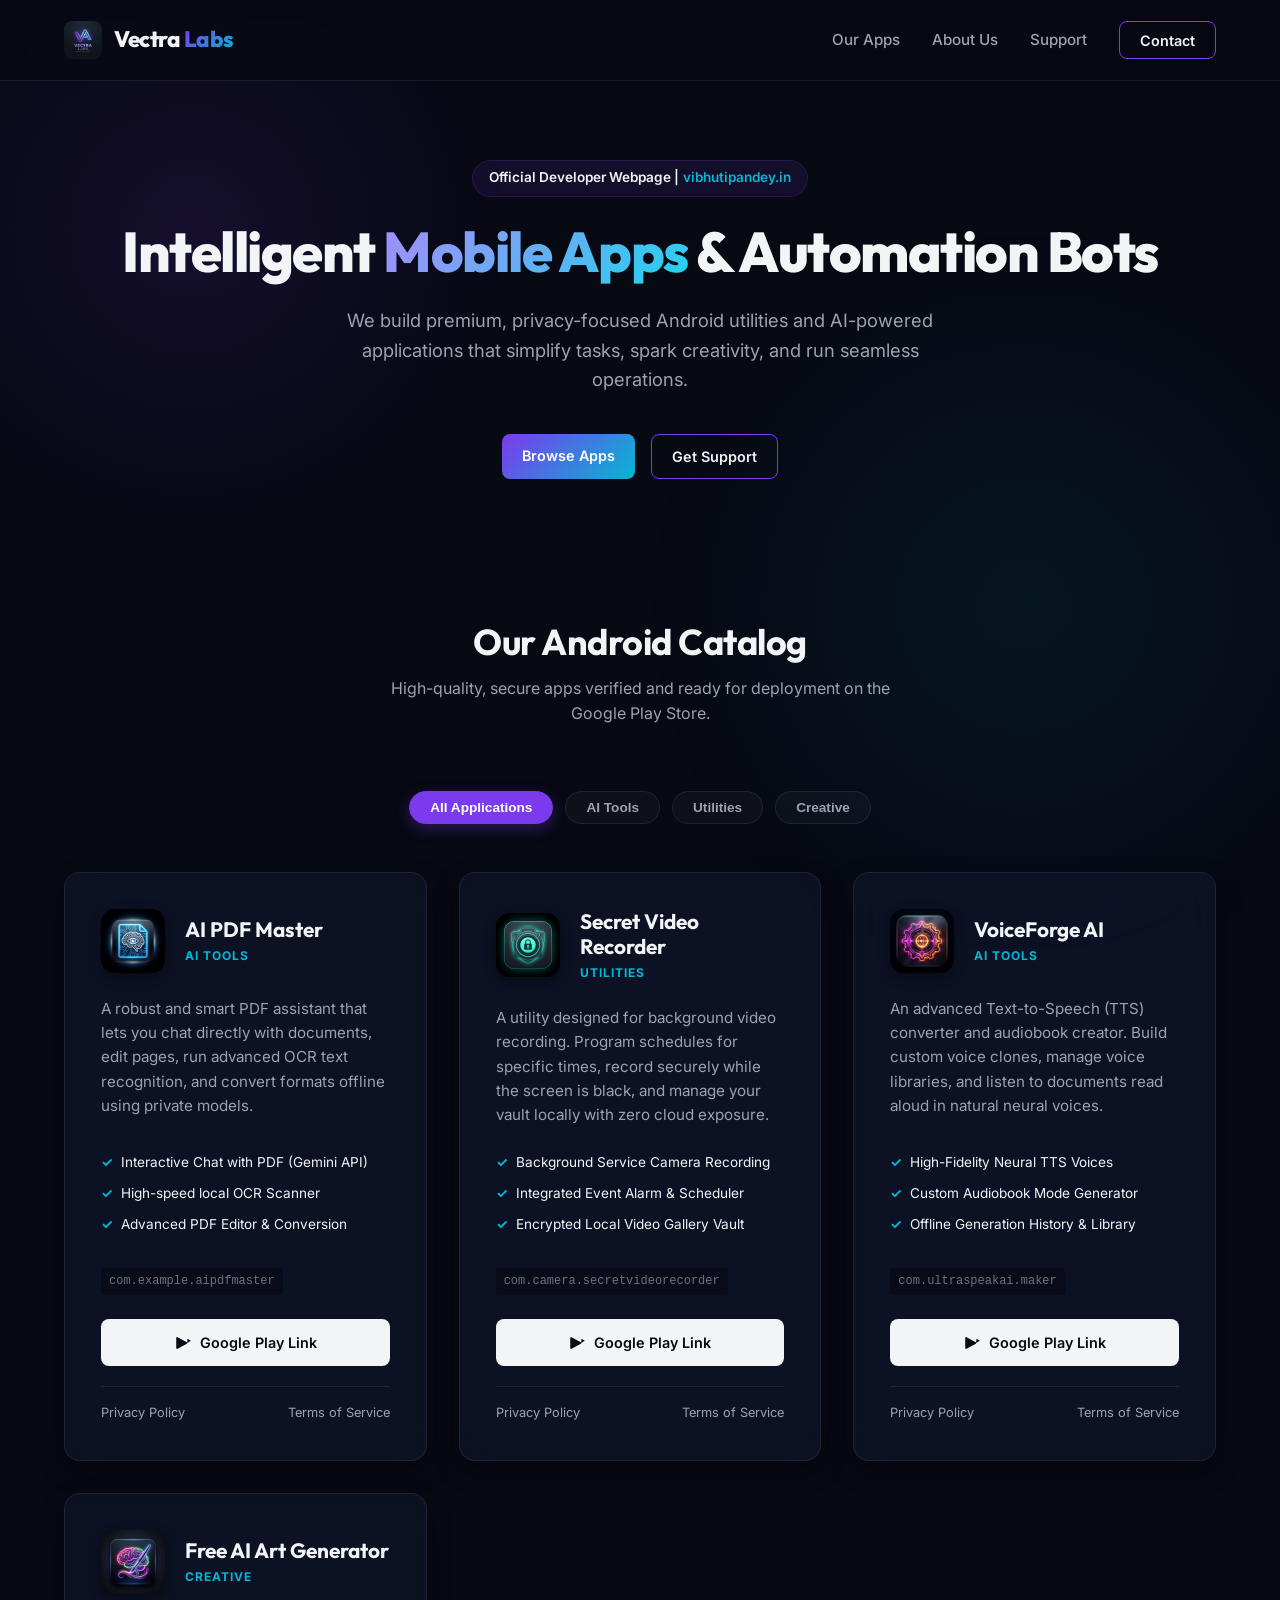
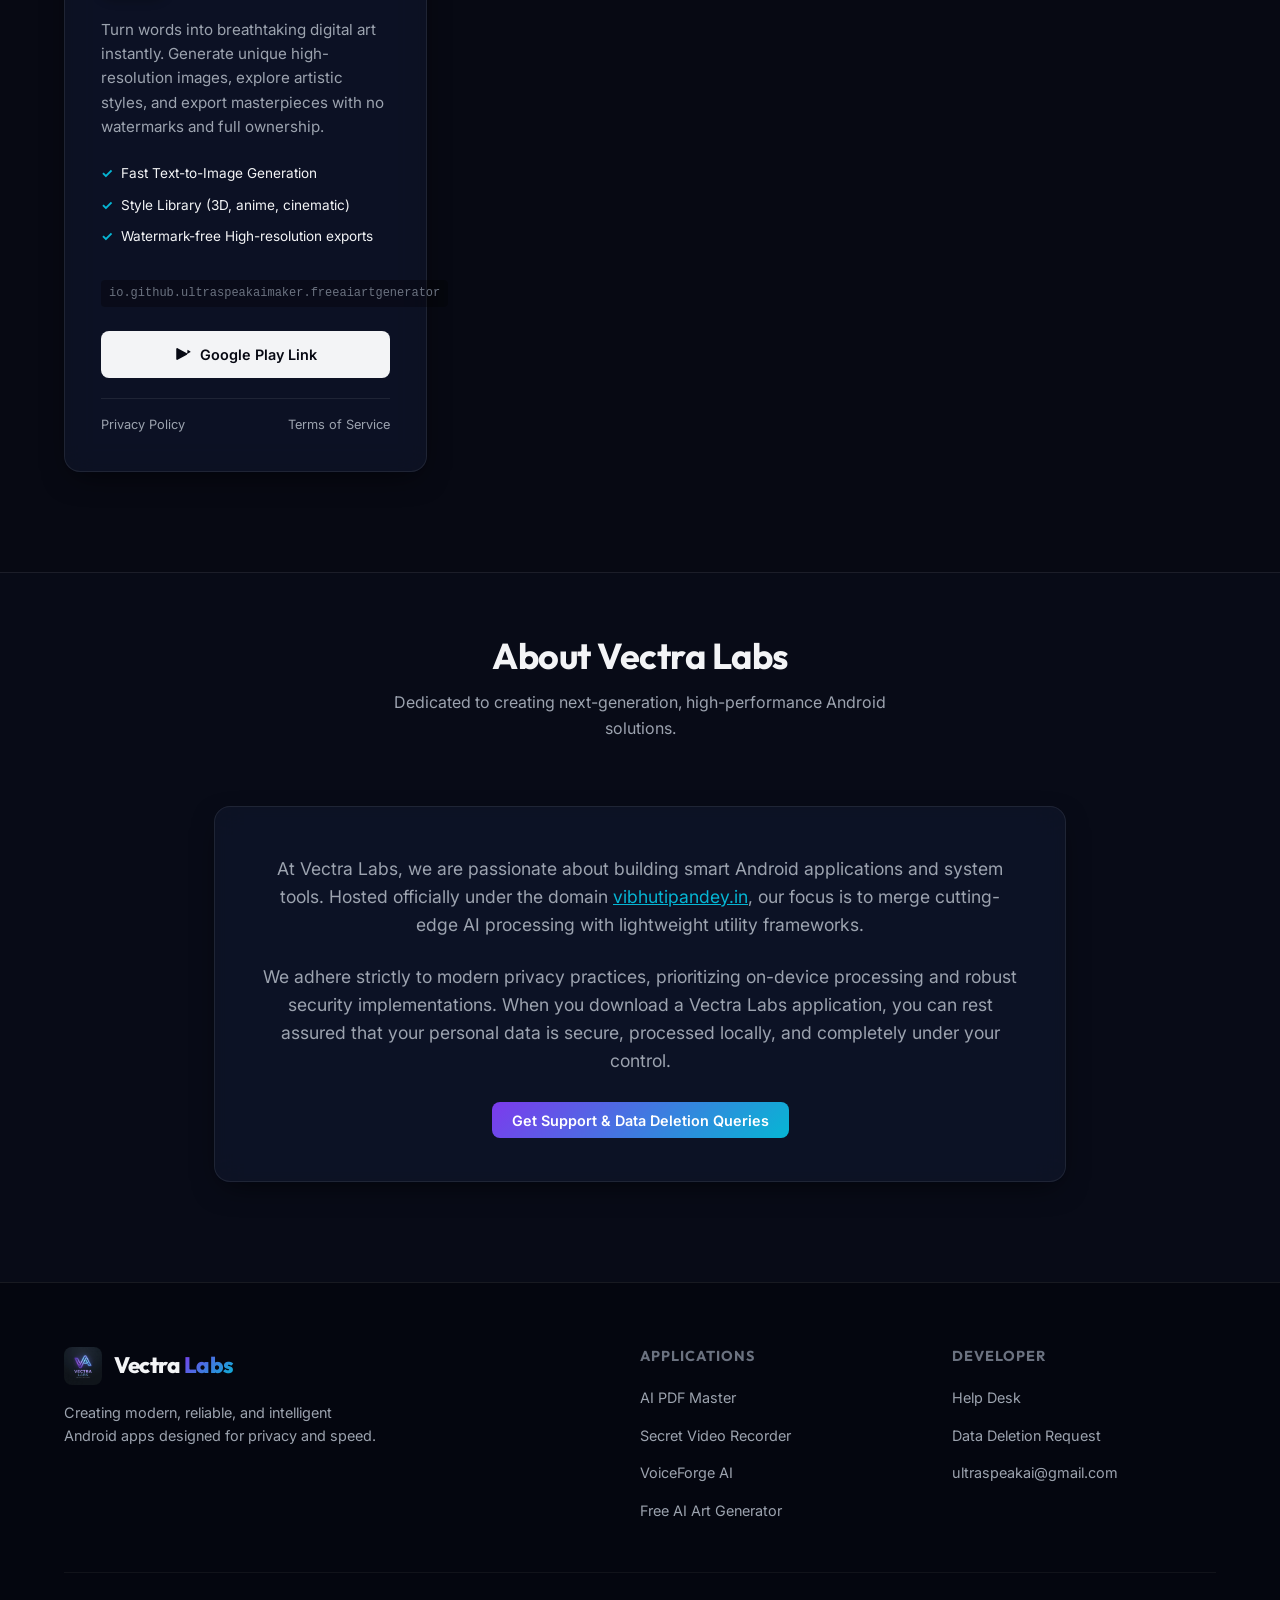
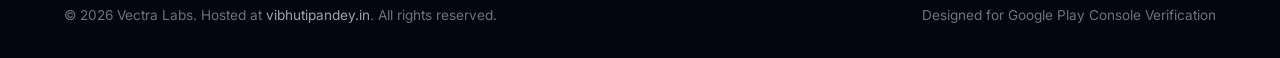
==== index.html @ c5976eaf "Initial commit of developer webpage" ====
<!DOCTYPE html>
<html lang="en">
<head>
  <meta charset="UTF-8">
  <meta name="viewport" content="width=device-width, initial-scale=1.0">
  <title>Vectra Labs | Android Apps & Bots Developer</title>
  <meta name="description" content="Official website of Vectra Labs, developers of advanced Android applications, utilities, and AI-powered mobile bots.">
  
  <!-- CSS Stylesheet -->
  <link rel="stylesheet" href="css/style.css">
  
  <!-- Open Graph Meta Tags (SEO) -->
  <meta property="og:title" content="Vectra Labs | Android Apps & Bots">
  <meta property="og:description" content="Discover advanced utilities and next-generation AI tools built for Android by Vectra Labs.">
  <meta property="og:image" content="assets/logo.png">
  <meta property="og:url" content="https://vibhutipandey.in">
  
  <!-- Favicon -->
  <link rel="icon" type="image/png" href="assets/logo.png">
</head>
<body>

  <!-- Navigation Header -->
  <header class="header">
    <div class="container header-container">
      <a href="index.html" class="logo-link">
        <img src="assets/logo.png" alt="Vectra Labs Logo" class="logo-img">
        <div class="logo-text">Vectra <span>Labs</span></div>
      </a>
      
      <button class="menu-toggle" id="menuToggle" aria-label="Toggle Navigation Menu">☰</button>
      
      <ul class="nav-menu" id="navMenu">
        <li><a href="index.html#apps" class="nav-link">Our Apps</a></li>
        <li><a href="index.html#about" class="nav-link">About Us</a></li>
        <li><a href="contact.html" class="nav-link">Support</a></li>
        <li><a href="contact.html" class="cta-button cta-outline">Contact</a></li>
      </ul>
    </div>
  </header>

  <!-- Hero Section -->
  <section class="hero">
    <div class="container">
      <div class="badge">Official Developer Webpage | <span>vibhutipandey.in</span></div>
      <h1 class="hero-title">Intelligent <span>Mobile Apps</span> & Automation Bots</h1>
      <p class="hero-description">We build premium, privacy-focused Android utilities and AI-powered applications that simplify tasks, spark creativity, and run seamless operations.</p>
      <div class="hero-actions">
        <a href="#apps" class="cta-button cta-solid">Browse Apps</a>
        <a href="contact.html" class="cta-button cta-outline">Get Support</a>
      </div>
    </div>
  </section>

  <!-- Apps Catalog Section -->
  <section class="catalog-section" id="apps">
    <div class="container">
      <div class="section-header">
        <h2 class="section-title">Our Android Catalog</h2>
        <p class="section-subtitle">High-quality, secure apps verified and ready for deployment on the Google Play Store.</p>
      </div>

      <!-- Filter Tabs -->
      <div class="filter-container">
        <button class="filter-btn active" data-filter="all">All Applications</button>
        <button class="filter-btn" data-filter="ai">AI Tools</button>
        <button class="filter-btn" data-filter="utilities">Utilities</button>
        <button class="filter-btn" data-filter="creative">Creative</button>
      </div>

      <!-- Apps Grid -->
      <div class="app-grid" id="appGrid">
        
        <!-- App 1: AI PDF Master -->
        <article class="app-card glass glass-interactive" data-category="ai">
          <div class="app-card-header">
            <img src="assets/ai-pdf-master.png" alt="AI PDF Master Icon" class="app-icon">
            <div class="app-meta">
              <h3 class="app-name">AI PDF Master</h3>
              <span class="app-category">AI Tools</span>
            </div>
          </div>
          <p class="app-description">A robust and smart PDF assistant that lets you chat directly with documents, edit pages, run advanced OCR text recognition, and convert formats offline using private models.</p>
          <ul class="app-features-list">
            <li>Interactive Chat with PDF (Gemini API)</li>
            <li>High-speed local OCR Scanner</li>
            <li>Advanced PDF Editor & Conversion</li>
          </ul>
          <span class="app-package">com.example.aipdfmaster</span>
          <div class="app-actions">
            <a href="https://play.google.com/store/apps/details?id=com.example.aipdfmaster" target="_blank" rel="noopener noreferrer" class="playstore-btn">
              <svg viewBox="0 0 24 24" fill="currentColor">
                <path d="M3 5.277V18.72c0 .907.98 1.48 1.77 1.04l12.38-6.72c.76-.41.76-1.5 0-1.91L4.77 4.23c-.79-.44-1.77.13-1.77 1.047zM17.5 12l4.02-2.18c.64-.35.64-1.28 0-1.63L18 6.28l-.5 5.72z" />
              </svg>
              Google Play Link
            </a>
            <div class="legal-links">
              <a href="privacy/ai-pdf-master.html">Privacy Policy</a>
              <a href="terms/ai-pdf-master.html">Terms of Service</a>
            </div>
          </div>
        </article>

        <!-- App 2: Secret Video Recorder -->
        <article class="app-card glass glass-interactive" data-category="utilities">
          <div class="app-card-header">
            <img src="assets/secret-video-recorder.png" alt="Secret Video Recorder Icon" class="app-icon">
            <div class="app-meta">
              <h3 class="app-name">Secret Video Recorder</h3>
              <span class="app-category">Utilities</span>
            </div>
          </div>
          <p class="app-description">A utility designed for background video recording. Program schedules for specific times, record securely while the screen is black, and manage your vault locally with zero cloud exposure.</p>
          <ul class="app-features-list">
            <li>Background Service Camera Recording</li>
            <li>Integrated Event Alarm & Scheduler</li>
            <li>Encrypted Local Video Gallery Vault</li>
          </ul>
          <span class="app-package">com.camera.secretvideorecorder</span>
          <div class="app-actions">
            <a href="https://play.google.com/store/apps/details?id=com.camera.secretvideorecorder" target="_blank" rel="noopener noreferrer" class="playstore-btn">
              <svg viewBox="0 0 24 24" fill="currentColor">
                <path d="M3 5.277V18.72c0 .907.98 1.48 1.77 1.04l12.38-6.72c.76-.41.76-1.5 0-1.91L4.77 4.23c-.79-.44-1.77.13-1.77 1.047zM17.5 12l4.02-2.18c.64-.35.64-1.28 0-1.63L18 6.28l-.5 5.72z" />
              </svg>
              Google Play Link
            </a>
            <div class="legal-links">
              <a href="privacy/secret-video-recorder.html">Privacy Policy</a>
              <a href="terms/secret-video-recorder.html">Terms of Service</a>
            </div>
          </div>
        </article>

        <!-- App 3: VoiceForge AI -->
        <article class="app-card glass glass-interactive" data-category="ai">
          <div class="app-card-header">
            <img src="assets/voiceforge-ai.png" alt="VoiceForge AI Icon" class="app-icon">
            <div class="app-meta">
              <h3 class="app-name">VoiceForge AI</h3>
              <span class="app-category">AI Tools</span>
            </div>
          </div>
          <p class="app-description">An advanced Text-to-Speech (TTS) converter and audiobook creator. Build custom voice clones, manage voice libraries, and listen to documents read aloud in natural neural voices.</p>
          <ul class="app-features-list">
            <li>High-Fidelity Neural TTS Voices</li>
            <li>Custom Audiobook Mode Generator</li>
            <li>Offline Generation History & Library</li>
          </ul>
          <span class="app-package">com.ultraspeakai.maker</span>
          <div class="app-actions">
            <a href="https://play.google.com/store/apps/details?id=com.ultraspeakai.maker" target="_blank" rel="noopener noreferrer" class="playstore-btn">
              <svg viewBox="0 0 24 24" fill="currentColor">
                <path d="M3 5.277V18.72c0 .907.98 1.48 1.77 1.04l12.38-6.72c.76-.41.76-1.5 0-1.91L4.77 4.23c-.79-.44-1.77.13-1.77 1.047zM17.5 12l4.02-2.18c.64-.35.64-1.28 0-1.63L18 6.28l-.5 5.72z" />
              </svg>
              Google Play Link
            </a>
            <div class="legal-links">
              <a href="privacy/voiceforge-ai.html">Privacy Policy</a>
              <a href="terms/voiceforge-ai.html">Terms of Service</a>
            </div>
          </div>
        </article>

        <!-- App 4: Free AI Art Generator -->
        <article class="app-card glass glass-interactive" data-category="creative">
          <div class="app-card-header">
            <img src="assets/free-ai-art-generator.png" alt="Free AI Art Generator Icon" class="app-icon">
            <div class="app-meta">
              <h3 class="app-name">Free AI Art Generator</h3>
              <span class="app-category">Creative</span>
            </div>
          </div>
          <p class="app-description">Turn words into breathtaking digital art instantly. Generate unique high-resolution images, explore artistic styles, and export masterpieces with no watermarks and full ownership.</p>
          <ul class="app-features-list">
            <li>Fast Text-to-Image Generation</li>
            <li>Style Library (3D, anime, cinematic)</li>
            <li>Watermark-free High-resolution exports</li>
          </ul>
          <span class="app-package">io.github.ultraspeakaimaker.freeaiartgenerator</span>
          <div class="app-actions">
            <a href="https://play.google.com/store/apps/details?id=io.github.ultraspeakaimaker.freeaiartgenerator" target="_blank" rel="noopener noreferrer" class="playstore-btn">
              <svg viewBox="0 0 24 24" fill="currentColor">
                <path d="M3 5.277V18.72c0 .907.98 1.48 1.77 1.04l12.38-6.72c.76-.41.76-1.5 0-1.91L4.77 4.23c-.79-.44-1.77.13-1.77 1.047zM17.5 12l4.02-2.18c.64-.35.64-1.28 0-1.63L18 6.28l-.5 5.72z" />
              </svg>
              Google Play Link
            </a>
            <div class="legal-links">
              <a href="privacy/free-ai-art-generator.html">Privacy Policy</a>
              <a href="terms/free-ai-art-generator.html">Terms of Service</a>
            </div>
          </div>
        </article>

      </div>
    </div>
  </section>

  <!-- About Us Section -->
  <section class="catalog-section" id="about" style="border-top: 1px solid var(--border-color); background: rgba(17, 22, 40, 0.2);">
    <div class="container" style="max-width: 900px;">
      <div class="section-header">
        <h2 class="section-title">About Vectra Labs</h2>
        <p class="section-subtitle">Dedicated to creating next-generation, high-performance Android solutions.</p>
      </div>
      <div class="glass" style="padding: 3rem; border-radius: 16px; text-align: center;">
        <p style="font-size: 1.1rem; color: var(--text-secondary); margin-bottom: 1.5rem;">
          At Vectra Labs, we are passionate about building smart Android applications and system tools. Hosted officially under the domain <a href="https://vibhutipandey.in" style="color: var(--secondary); text-decoration: underline;">vibhutipandey.in</a>, our focus is to merge cutting-edge AI processing with lightweight utility frameworks.
        </p>
        <p style="font-size: 1.1rem; color: var(--text-secondary); margin-bottom: 2rem;">
          We adhere strictly to modern privacy practices, prioritizing on-device processing and robust security implementations. When you download a Vectra Labs application, you can rest assured that your personal data is secure, processed locally, and completely under your control.
        </p>
        <a href="contact.html" class="cta-button cta-solid">Get Support & Data Deletion Queries</a>
      </div>
    </div>
  </section>

  <!-- Footer -->
  <footer class="footer">
    <div class="container">
      <div class="footer-grid">
        <div class="footer-brand">
          <a href="index.html" class="logo-link">
            <img src="assets/logo.png" alt="Vectra Labs Logo" class="logo-img">
            <div class="logo-text">Vectra <span>Labs</span></div>
          </a>
          <p class="footer-desc">Creating modern, reliable, and intelligent Android apps designed for privacy and speed.</p>
        </div>
        <div>
          <h4 class="footer-nav-title">Applications</h4>
          <ul class="footer-links">
            <li><a href="index.html#apps" class="footer-link">AI PDF Master</a></li>
            <li><a href="index.html#apps" class="footer-link">Secret Video Recorder</a></li>
            <li><a href="index.html#apps" class="footer-link">VoiceForge AI</a></li>
            <li><a href="index.html#apps" class="footer-link">Free AI Art Generator</a></li>
          </ul>
        </div>
        <div>
          <h4 class="footer-nav-title">Developer</h4>
          <ul class="footer-links">
            <li><a href="contact.html" class="footer-link">Help Desk</a></li>
            <li><a href="contact.html#deletion" class="footer-link">Data Deletion Request</a></li>
            <li><a href="mailto:ultraspeakai@gmail.com" class="footer-link">ultraspeakai@gmail.com</a></li>
          </ul>
        </div>
      </div>
      <div class="footer-bottom">
        <div class="footer-copyright">&copy; 2026 Vectra Labs. Hosted at <a href="https://vibhutipandey.in">vibhutipandey.in</a>. All rights reserved.</div>
        <div class="footer-legal">Designed for Google Play Console Verification</div>
      </div>
    </div>
  </footer>

  <!-- JS Logic -->
  <script src="js/main.js"></script>
</body>
</html>
---- css/style.css ----
/* ==========================================================================
   DEVELOPER WEBPAGE STYLESHEET - VECTRA LABS (vibhutipandey.in)
   ========================================================================== */

/* Custom Typography Import */
@import url('https://fonts.googleapis.com/css2?family=Inter:wght@300;400;500;600;700&family=Outfit:wght@400;500;600;700;800&display=swap');

/* CSS Custom Properties (Design System Tokens) */
:root {
  /* Color Palette */
  --bg-main: #070913;
  --bg-surface: rgba(17, 22, 40, 0.7);
  --bg-surface-hover: rgba(26, 33, 58, 0.8);
  --border-color: rgba(255, 255, 255, 0.08);
  --border-color-hover: rgba(255, 255, 255, 0.15);
  
  --primary: #7c3aed; /* Violet */
  --primary-glow: rgba(124, 58, 237, 0.4);
  --secondary: #06b6d4; /* Cyan */
  --secondary-glow: rgba(6, 182, 212, 0.4);
  
  --text-primary: #f3f4f6;
  --text-secondary: #9ca3af;
  --text-muted: #6b7280;
  
  --success: #10b981;
  --error: #ef4444;
  
  /* Fonts */
  --font-heading: 'Outfit', 'Inter', system-ui, sans-serif;
  --font-body: 'Inter', system-ui, sans-serif;
  
  /* Transitions */
  --transition-fast: 0.2s cubic-bezier(0.4, 0, 0.2, 1);
  --transition-normal: 0.3s cubic-bezier(0.4, 0, 0.2, 1);
  
  /* Shadows */
  --shadow-card: 0 10px 30px -10px rgba(0, 0, 0, 0.7);
  --shadow-glow: 0 0 30px 0px var(--primary-glow);
}

/* ==========================================================================
   Base Styles & Reset
   ========================================================================== */
*, *::before, *::after {
  box-sizing: border-box;
  margin: 0;
  padding: 0;
}

html {
  scroll-behavior: smooth;
  font-size: 16px;
}

body {
  background-color: var(--bg-main);
  color: var(--text-primary);
  font-family: var(--font-body);
  line-height: 1.6;
  overflow-x: hidden;
  -webkit-font-smoothing: antialiased;
  -moz-osx-font-smoothing: grayscale;
}

/* Ambient Radial Glow Backdrops */
body::before {
  content: '';
  position: fixed;
  top: -10%;
  left: -10%;
  width: 50vw;
  height: 50vw;
  background: radial-gradient(circle, rgba(124, 58, 237, 0.12) 0%, rgba(0, 0, 0, 0) 70%);
  z-index: -2;
  pointer-events: none;
}

body::after {
  content: '';
  position: fixed;
  bottom: -10%;
  right: -10%;
  width: 60vw;
  height: 60vw;
  background: radial-gradient(circle, rgba(6, 182, 212, 0.08) 0%, rgba(0, 0, 0, 0) 70%);
  z-index: -1;
  pointer-events: none;
}

a {
  color: inherit;
  text-decoration: none;
  transition: var(--transition-fast);
}

img {
  max-width: 100%;
  height: auto;
  display: block;
}

/* Custom Scrollbar */
::-webkit-scrollbar {
  width: 8px;
}

::-webkit-scrollbar-track {
  background: var(--bg-main);
}

::-webkit-scrollbar-thumb {
  background: rgba(124, 58, 237, 0.3);
  border-radius: 4px;
}

::-webkit-scrollbar-thumb:hover {
  background: var(--primary);
}

/* ==========================================================================
   Typography
   ========================================================================== */
h1, h2, h3, h4, h5, h6 {
  font-family: var(--font-heading);
  font-weight: 700;
  line-height: 1.25;
  color: var(--text-primary);
}

/* ==========================================================================
   Layout Containers
   ========================================================================== */
.container {
  width: 100%;
  max-width: 1200px;
  margin-left: auto;
  margin-right: auto;
  padding-left: 1.5rem;
  padding-right: 1.5rem;
}

/* ==========================================================================
   Glassmorphism Styles
   ========================================================================== */
.glass {
  background: var(--bg-surface);
  backdrop-filter: blur(16px) saturate(180%);
  -webkit-backdrop-filter: blur(16px) saturate(180%);
  border: 1px solid var(--border-color);
  box-shadow: var(--shadow-card);
}

.glass-interactive:hover {
  background: var(--bg-surface-hover);
  border-color: var(--border-color-hover);
  transform: translateY(-4px);
  box-shadow: 0 15px 35px -8px rgba(0, 0, 0, 0.8), 0 0 20px 0 rgba(124, 58, 237, 0.15);
}

/* ==========================================================================
   Navigation Header
   ========================================================================== */
.header {
  position: fixed;
  top: 0;
  left: 0;
  width: 100%;
  z-index: 100;
  border-bottom: 1px solid var(--border-color);
  background: rgba(7, 9, 19, 0.8);
  backdrop-filter: blur(12px);
  -webkit-backdrop-filter: blur(12px);
  transition: var(--transition-normal);
}

.header-container {
  display: flex;
  justify-content: space-between;
  align-items: center;
  height: 80px;
}

.logo-link {
  display: flex;
  align-items: center;
  gap: 0.75rem;
  font-family: var(--font-heading);
  font-size: 1.4rem;
  font-weight: 800;
  letter-spacing: -0.5px;
}

.logo-img {
  width: 38px;
  height: 38px;
  border-radius: 8px;
}

.logo-text span {
  background: linear-gradient(135deg, var(--primary) 0%, var(--secondary) 100%);
  -webkit-background-clip: text;
  -webkit-text-fill-color: transparent;
}

.nav-menu {
  display: flex;
  align-items: center;
  gap: 2rem;
  list-style: none;
}

.nav-link {
  font-size: 0.95rem;
  font-weight: 500;
  color: var(--text-secondary);
}

.nav-link:hover, .nav-link.active {
  color: var(--text-primary);
  text-shadow: 0 0 10px rgba(255, 255, 255, 0.3);
}

.cta-button {
  padding: 0.6rem 1.25rem;
  border-radius: 8px;
  font-size: 0.9rem;
  font-weight: 600;
  cursor: pointer;
  transition: var(--transition-fast);
}

.cta-outline {
  border: 1px solid var(--primary);
  color: var(--text-primary);
  background: transparent;
}

.cta-outline:hover {
  background: var(--primary);
  box-shadow: 0 0 15px var(--primary-glow);
}

.cta-solid {
  background: linear-gradient(135deg, var(--primary) 0%, var(--secondary) 100%);
  color: #fff;
  border: none;
}

.cta-solid:hover {
  transform: translateY(-2px);
  box-shadow: 0 8px 20px rgba(124, 58, 237, 0.4);
}

/* Mobile Menu Toggle */
.menu-toggle {
  display: none;
  background: transparent;
  border: none;
  color: var(--text-primary);
  font-size: 1.5rem;
  cursor: pointer;
}

/* ==========================================================================
   Hero Section
   ========================================================================== */
.hero {
  padding-top: 160px;
  padding-bottom: 80px;
  text-align: center;
  position: relative;
}

.badge {
  display: inline-flex;
  align-items: center;
  padding: 0.4rem 1rem;
  border-radius: 20px;
  font-size: 0.85rem;
  font-weight: 600;
  background: rgba(124, 58, 237, 0.1);
  border: 1px solid rgba(124, 58, 237, 0.2);
  color: var(--text-primary);
  margin-bottom: 1.5rem;
}

.badge span {
  color: var(--secondary);
  margin-left: 0.25rem;
}

.hero-title {
  font-size: 3.5rem;
  letter-spacing: -1.5px;
  margin-bottom: 1.5rem;
  font-weight: 800;
  line-height: 1.1;
}

.hero-title span {
  background: linear-gradient(135deg, #a78bfa 0%, #22d3ee 100%);
  -webkit-background-clip: text;
  -webkit-text-fill-color: transparent;
}

.hero-description {
  max-width: 650px;
  margin-left: auto;
  margin-right: auto;
  font-size: 1.15rem;
  color: var(--text-secondary);
  margin-bottom: 2.5rem;
}

.hero-actions {
  display: flex;
  justify-content: center;
  gap: 1rem;
}

/* ==========================================================================
   App Catalog (Grid Section)
   ========================================================================== */
.catalog-section {
  padding-top: 60px;
  padding-bottom: 100px;
}

.section-header {
  text-align: center;
  margin-bottom: 4rem;
}

.section-title {
  font-size: 2.25rem;
  letter-spacing: -0.5px;
  margin-bottom: 0.75rem;
}

.section-subtitle {
  color: var(--text-secondary);
  max-width: 500px;
  margin-left: auto;
  margin-right: auto;
  font-size: 1rem;
}

/* Filter Controls */
.filter-container {
  display: flex;
  justify-content: center;
  gap: 0.75rem;
  margin-bottom: 3rem;
  flex-wrap: wrap;
}

.filter-btn {
  padding: 0.5rem 1.25rem;
  border-radius: 20px;
  font-size: 0.85rem;
  font-weight: 600;
  background: rgba(255, 255, 255, 0.03);
  border: 1px solid var(--border-color);
  color: var(--text-secondary);
  cursor: pointer;
  transition: var(--transition-fast);
}

.filter-btn:hover {
  border-color: var(--border-color-hover);
  color: var(--text-primary);
}

.filter-btn.active {
  background: var(--primary);
  border-color: var(--primary);
  color: #fff;
  box-shadow: 0 5px 15px rgba(124, 58, 237, 0.3);
}

/* Grid Layout */
.app-grid {
  display: grid;
  grid-template-columns: repeat(auto-fill, minmax(340px, 1fr));
  gap: 2rem;
}

/* Card Styling */
.app-card {
  border-radius: 16px;
  padding: 2.25rem;
  display: flex;
  flex-direction: column;
  height: 100%;
  transition: transform var(--transition-normal), border-color var(--transition-normal), box-shadow var(--transition-normal);
}

.app-card-header {
  display: flex;
  align-items: center;
  gap: 1.25rem;
  margin-bottom: 1.5rem;
}

.app-icon {
  width: 64px;
  height: 64px;
  border-radius: 14px;
  object-fit: cover;
  box-shadow: 0 4px 12px rgba(0, 0, 0, 0.4);
}

.app-meta {
  display: flex;
  flex-direction: column;
  gap: 0.25rem;
}

.app-name {
  font-size: 1.3rem;
  font-weight: 700;
  line-height: 1.2;
}

.app-category {
  font-size: 0.75rem;
  font-weight: 700;
  text-transform: uppercase;
  letter-spacing: 1px;
  color: var(--secondary);
}

.app-description {
  font-size: 0.95rem;
  color: var(--text-secondary);
  margin-bottom: 1.5rem;
  flex-grow: 1;
}

.app-features-list {
  list-style: none;
  margin-bottom: 2rem;
  display: flex;
  flex-direction: column;
  gap: 0.6rem;
}

.app-features-list li {
  font-size: 0.85rem;
  color: var(--text-primary);
  display: flex;
  align-items: center;
  gap: 0.5rem;
}

.app-features-list li::before {
  content: '✓';
  color: var(--secondary);
  font-weight: bold;
}

.app-package {
  font-family: monospace;
  font-size: 0.75rem;
  color: var(--text-muted);
  background: rgba(0, 0, 0, 0.3);
  padding: 0.25rem 0.5rem;
  border-radius: 4px;
  display: inline-block;
  margin-bottom: 1.5rem;
  align-self: flex-start;
}

.app-actions {
  display: flex;
  flex-direction: column;
  gap: 0.75rem;
  margin-top: auto;
}

.playstore-btn {
  display: flex;
  align-items: center;
  justify-content: center;
  gap: 0.5rem;
  padding: 0.75rem;
  border-radius: 8px;
  font-weight: 600;
  font-size: 0.9rem;
  background: var(--text-primary);
  color: var(--bg-main);
  transition: var(--transition-fast);
}

.playstore-btn svg {
  width: 18px;
  height: 18px;
}

.playstore-btn:hover {
  background: #fff;
  transform: translateY(-2px);
  box-shadow: 0 5px 15px rgba(255, 255, 255, 0.1);
}

.legal-links {
  display: flex;
  justify-content: space-between;
  font-size: 0.8rem;
  color: var(--text-secondary);
  border-top: 1px solid var(--border-color);
  padding-top: 1rem;
  margin-top: 0.5rem;
}

.legal-links a:hover {
  color: var(--text-primary);
  text-decoration: underline;
}

/* ==========================================================================
   Legal & Text Content Page Layouts
   ========================================================================== */
.legal-page {
  padding-top: 140px;
  padding-bottom: 100px;
}

.legal-container {
  max-width: 800px;
  margin-left: auto;
  margin-right: auto;
  padding: 3rem;
  border-radius: 16px;
}

.legal-header {
  border-bottom: 1px solid var(--border-color);
  padding-bottom: 2rem;
  margin-bottom: 2rem;
}

.legal-title {
  font-size: 2.5rem;
  letter-spacing: -1px;
  margin-bottom: 0.5rem;
}

.legal-meta {
  font-size: 0.85rem;
  color: var(--text-muted);
}

.legal-content h2 {
  font-size: 1.5rem;
  margin-top: 2.5rem;
  margin-bottom: 1rem;
  border-bottom: 1px solid rgba(255, 255, 255, 0.05);
  padding-bottom: 0.4rem;
}

.legal-content p, .legal-content ul {
  font-size: 1rem;
  color: var(--text-secondary);
  margin-bottom: 1.25rem;
}

.legal-content ul {
  padding-left: 1.5rem;
}

.legal-content li {
  margin-bottom: 0.5rem;
}

/* ==========================================================================
   Support & Contact Pages
   ========================================================================== */
.contact-grid {
  display: grid;
  grid-template-columns: 1fr 1.5fr;
  gap: 3rem;
  align-items: start;
}

.contact-info-card {
  padding: 2.5rem;
  border-radius: 16px;
  height: 100%;
}

.contact-info-title {
  font-size: 1.75rem;
  margin-bottom: 1rem;
}

.contact-info-desc {
  color: var(--text-secondary);
  margin-bottom: 2rem;
}

.contact-details {
  display: flex;
  flex-direction: column;
  gap: 1.5rem;
}

.contact-item {
  display: flex;
  align-items: flex-start;
  gap: 1rem;
}

.contact-icon {
  width: 44px;
  height: 44px;
  border-radius: 8px;
  background: rgba(124, 58, 237, 0.1);
  display: flex;
  align-items: center;
  justify-content: center;
  color: var(--primary);
  flex-shrink: 0;
}

.contact-label {
  font-size: 0.85rem;
  color: var(--text-muted);
  text-transform: uppercase;
  letter-spacing: 0.5px;
}

.contact-value {
  font-size: 0.95rem;
  font-weight: 600;
  color: var(--text-primary);
}

/* Forms styling */
.form-card {
  padding: 3rem;
  border-radius: 16px;
}

.form-title {
  font-size: 1.75rem;
  margin-bottom: 0.5rem;
}

.form-desc {
  color: var(--text-secondary);
  margin-bottom: 2.5rem;
}

.form-group {
  margin-bottom: 1.5rem;
  display: flex;
  flex-direction: column;
  gap: 0.5rem;
}

.form-label {
  font-size: 0.85rem;
  font-weight: 600;
  color: var(--text-secondary);
}

.form-input, .form-textarea, .form-select {
  width: 100%;
  padding: 0.85rem 1rem;
  background: rgba(0, 0, 0, 0.3);
  border: 1px solid var(--border-color);
  border-radius: 8px;
  color: var(--text-primary);
  font-family: var(--font-body);
  font-size: 0.95rem;
  transition: var(--transition-fast);
}

.form-input:focus, .form-textarea:focus, .form-select:focus {
  outline: none;
  border-color: var(--primary);
  box-shadow: 0 0 10px rgba(124, 58, 237, 0.2);
}

.form-textarea {
  resize: vertical;
  min-height: 120px;
}

/* HTML5 Validation styling */
.form-input:user-invalid, .form-textarea:user-invalid {
  border-color: var(--error);
}

.form-input:user-valid, .form-textarea:user-valid {
  border-color: var(--success);
}

.submit-btn {
  width: 100%;
  padding: 0.9rem;
  border-radius: 8px;
  border: none;
  font-weight: 700;
  font-size: 0.95rem;
  cursor: pointer;
  margin-top: 1rem;
}

/* Toast Notifications */
.toast-container {
  position: fixed;
  bottom: 2rem;
  right: 2rem;
  z-index: 1000;
  display: flex;
  flex-direction: column;
  gap: 0.75rem;
}

.toast {
  padding: 1rem 1.5rem;
  border-radius: 8px;
  color: #fff;
  font-weight: 600;
  font-size: 0.9rem;
  display: flex;
  align-items: center;
  gap: 0.75rem;
  box-shadow: 0 10px 25px rgba(0, 0, 0, 0.5);
  animation: slideIn 0.3s cubic-bezier(0.16, 1, 0.3, 1) forwards;
}

.toast-success {
  background: var(--success);
}

.toast-error {
  background: var(--error);
}

@keyframes slideIn {
  from { transform: translateX(120%); opacity: 0; }
  to { transform: translateX(0); opacity: 1; }
}

/* ==========================================================================
   Footer
   ========================================================================== */
.footer {
  border-top: 1px solid var(--border-color);
  padding: 4rem 0 2rem;
  background: rgba(5, 7, 15, 0.95);
  position: relative;
  z-index: 10;
}

.footer-grid {
  display: grid;
  grid-template-columns: 2fr 1fr 1fr;
  gap: 3rem;
  margin-bottom: 3rem;
}

.footer-brand {
  display: flex;
  flex-direction: column;
  gap: 1rem;
}

.footer-desc {
  color: var(--text-secondary);
  font-size: 0.9rem;
  max-width: 320px;
}

.footer-nav-title {
  font-size: 0.9rem;
  text-transform: uppercase;
  letter-spacing: 1px;
  color: var(--text-muted);
  margin-bottom: 1.25rem;
}

.footer-links {
  list-style: none;
  display: flex;
  flex-direction: column;
  gap: 0.75rem;
}

.footer-link {
  font-size: 0.9rem;
  color: var(--text-secondary);
}

.footer-link:hover {
  color: var(--text-primary);
}

.footer-bottom {
  border-top: 1px solid rgba(255, 255, 255, 0.05);
  padding-top: 2rem;
  display: flex;
  justify-content: space-between;
  align-items: center;
  font-size: 0.85rem;
  color: var(--text-muted);
}

.footer-copyright a {
  color: var(--text-secondary);
}

.footer-copyright a:hover {
  color: var(--text-primary);
  text-decoration: underline;
}

/* ==========================================================================
   Responsive Breakpoints
   ========================================================================== */
@media (max-width: 992px) {
  .contact-grid {
    grid-template-columns: 1fr;
    gap: 2rem;
  }
}

@media (max-width: 768px) {
  .hero-title {
    font-size: 2.75rem;
  }
  
  .menu-toggle {
    display: block;
  }
  
  .nav-menu {
    position: fixed;
    top: 80px;
    left: 0;
    width: 100%;
    background: rgba(7, 9, 19, 0.98);
    backdrop-filter: blur(16px);
    border-bottom: 1px solid var(--border-color);
    flex-direction: column;
    padding: 2rem;
    gap: 1.5rem;
    transform: translateY(-120%);
    opacity: 0;
    pointer-events: none;
    transition: var(--transition-normal);
  }
  
  .nav-menu.active {
    transform: translateY(0);
    opacity: 1;
    pointer-events: all;
  }
  
  .footer-grid {
    grid-template-columns: 1fr;
    gap: 2rem;
  }
  
  .footer-bottom {
    flex-direction: column;
    gap: 1rem;
    text-align: center;
  }
  
  .legal-container {
    padding: 1.5rem;
  }
  
  .legal-title {
    font-size: 2rem;
  }
}
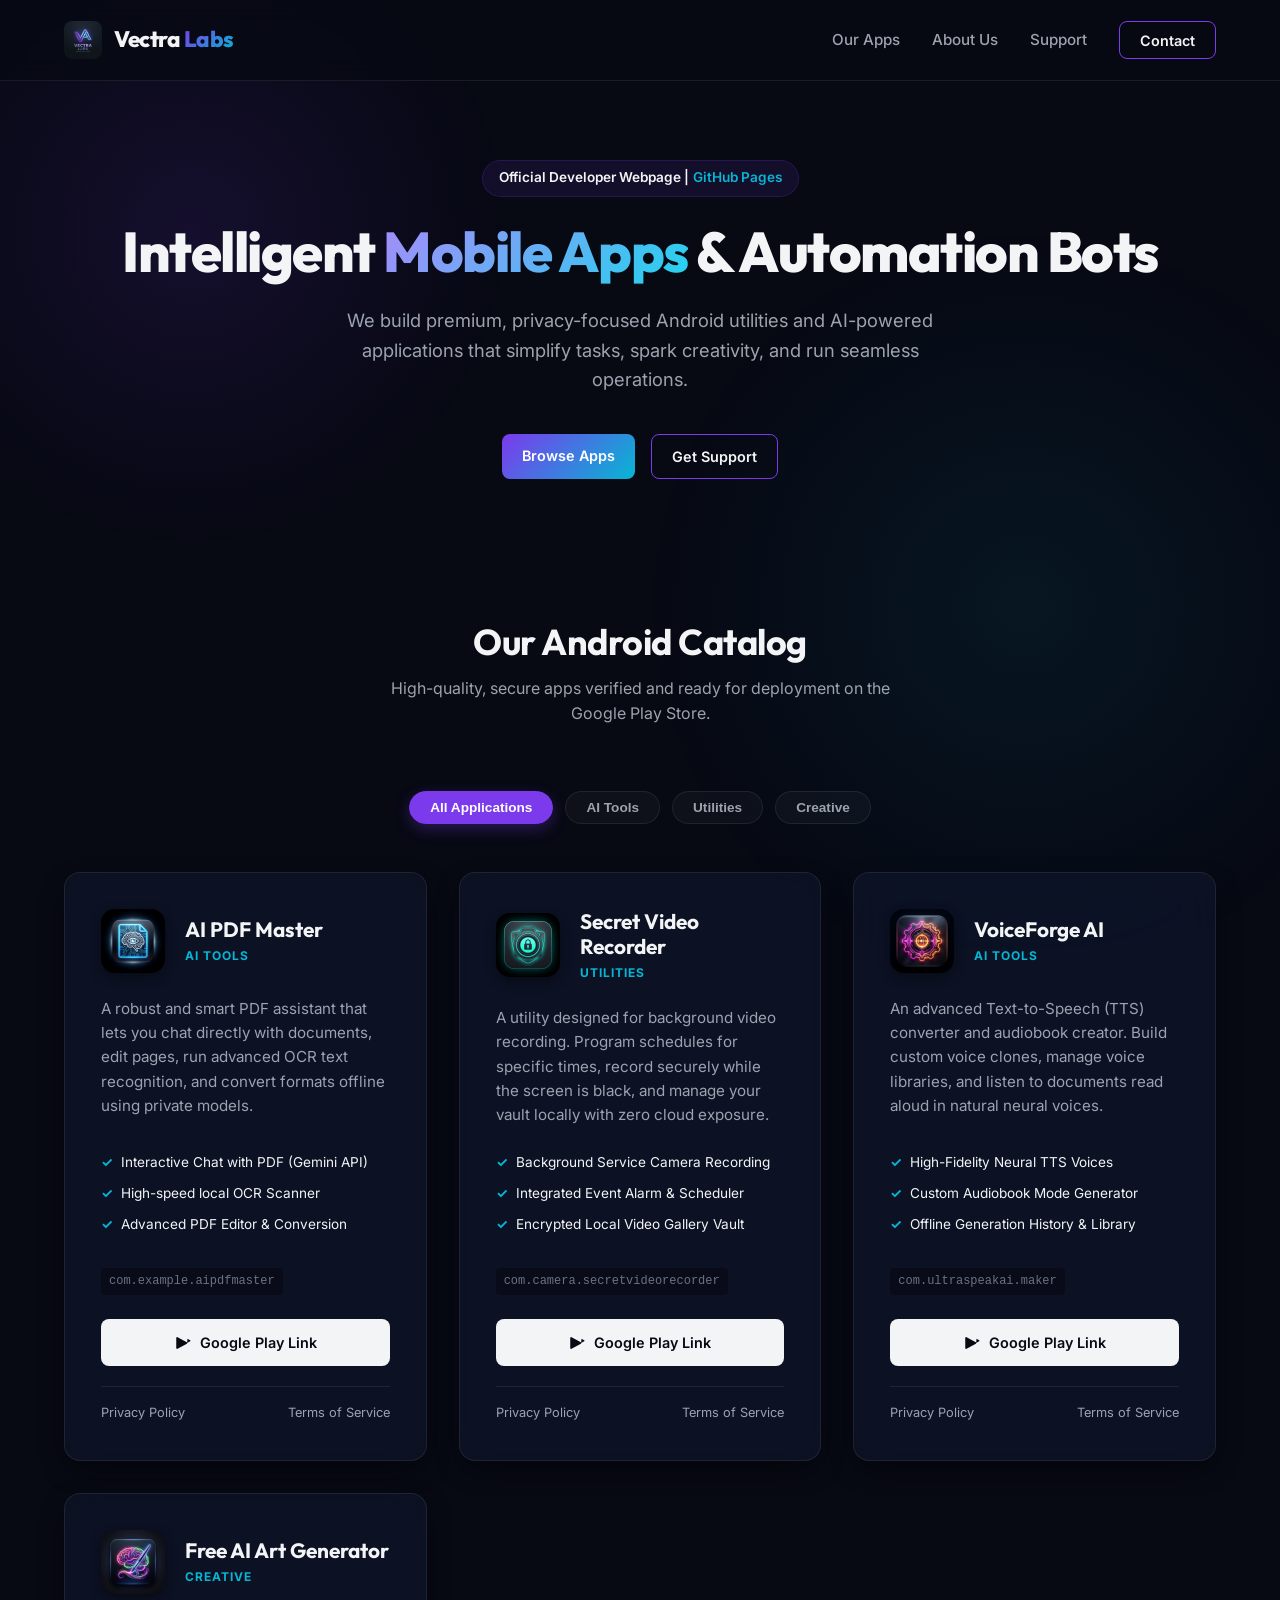
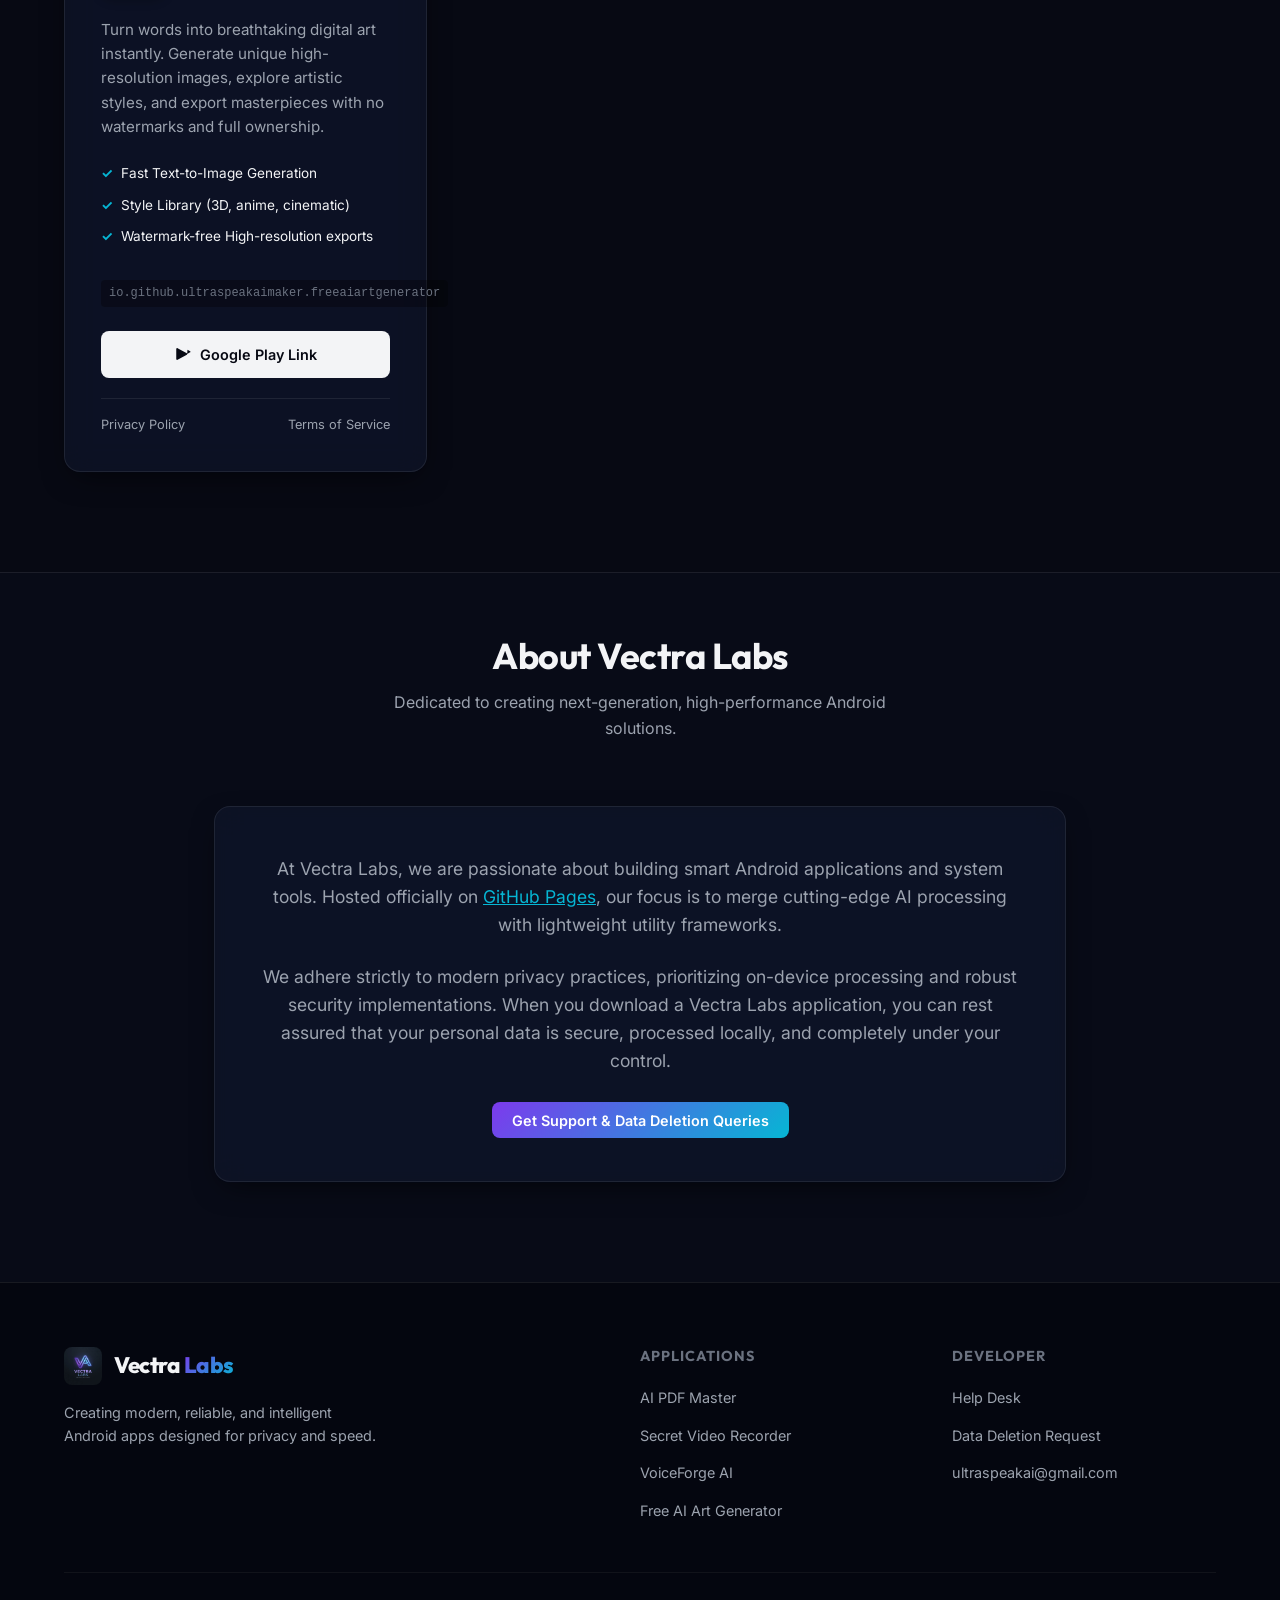
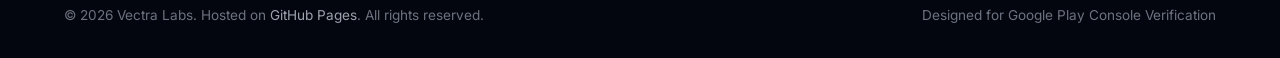
==== commit 0b702236: "Replace custom domain references with free GitHub Pages URLs" ====
--- a/index.html
+++ b/index.html
@@ -13,7 +13,7 @@
   <meta property="og:title" content="Vectra Labs | Android Apps & Bots">
   <meta property="og:description" content="Discover advanced utilities and next-generation AI tools built for Android by Vectra Labs.">
   <meta property="og:image" content="assets/logo.png">
-  <meta property="og:url" content="https://vibhutipandey.in">
+  <meta property="og:url" content="https://ultraspeakai-maker.github.io/myapps/">
   
   <!-- Favicon -->
   <link rel="icon" type="image/png" href="assets/logo.png">
@@ -42,7 +42,7 @@
   <!-- Hero Section -->
   <section class="hero">
     <div class="container">
-      <div class="badge">Official Developer Webpage | <span>vibhutipandey.in</span></div>
+      <div class="badge">Official Developer Webpage | <span>GitHub Pages</span></div>
       <h1 class="hero-title">Intelligent <span>Mobile Apps</span> & Automation Bots</h1>
       <p class="hero-description">We build premium, privacy-focused Android utilities and AI-powered applications that simplify tasks, spark creativity, and run seamless operations.</p>
       <div class="hero-actions">
@@ -204,7 +204,7 @@
       </div>
       <div class="glass" style="padding: 3rem; border-radius: 16px; text-align: center;">
         <p style="font-size: 1.1rem; color: var(--text-secondary); margin-bottom: 1.5rem;">
-          At Vectra Labs, we are passionate about building smart Android applications and system tools. Hosted officially under the domain <a href="https://vibhutipandey.in" style="color: var(--secondary); text-decoration: underline;">vibhutipandey.in</a>, our focus is to merge cutting-edge AI processing with lightweight utility frameworks.
+          At Vectra Labs, we are passionate about building smart Android applications and system tools. Hosted officially on <a href="https://ultraspeakai-maker.github.io/myapps/" style="color: var(--secondary); text-decoration: underline;">GitHub Pages</a>, our focus is to merge cutting-edge AI processing with lightweight utility frameworks.
         </p>
         <p style="font-size: 1.1rem; color: var(--text-secondary); margin-bottom: 2rem;">
           We adhere strictly to modern privacy practices, prioritizing on-device processing and robust security implementations. When you download a Vectra Labs application, you can rest assured that your personal data is secure, processed locally, and completely under your control.
@@ -244,7 +244,7 @@
         </div>
       </div>
       <div class="footer-bottom">
-        <div class="footer-copyright">&copy; 2026 Vectra Labs. Hosted at <a href="https://vibhutipandey.in">vibhutipandey.in</a>. All rights reserved.</div>
+        <div class="footer-copyright">&copy; 2026 Vectra Labs. Hosted on <a href="https://ultraspeakai-maker.github.io/myapps/">GitHub Pages</a>. All rights reserved.</div>
         <div class="footer-legal">Designed for Google Play Console Verification</div>
       </div>
     </div>
--- a/css/style.css
+++ b/css/style.css
@@ -1,5 +1,5 @@
 /* ==========================================================================
-   DEVELOPER WEBPAGE STYLESHEET - VECTRA LABS (vibhutipandey.in)
+   DEVELOPER WEBPAGE STYLESHEET - VECTRA LABS (GitHub Pages)
    ========================================================================== */
 
 /* Custom Typography Import */
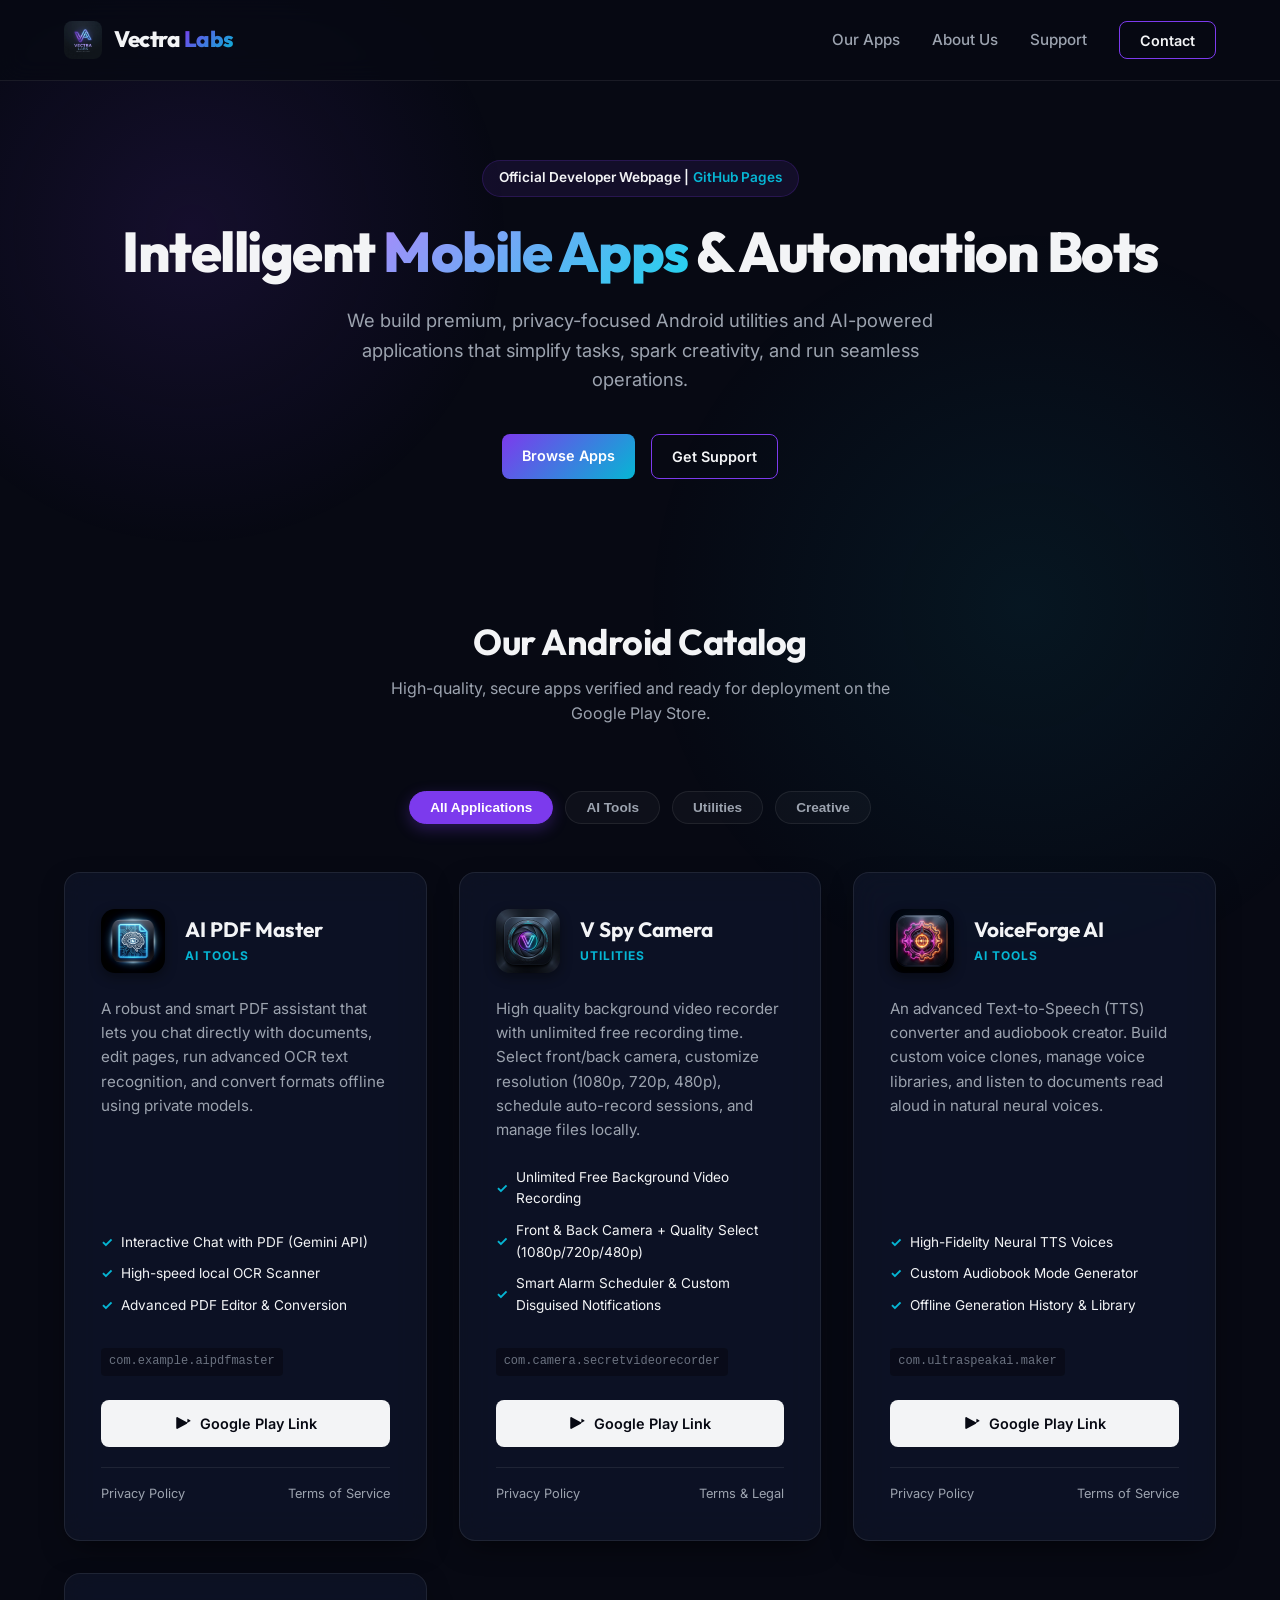
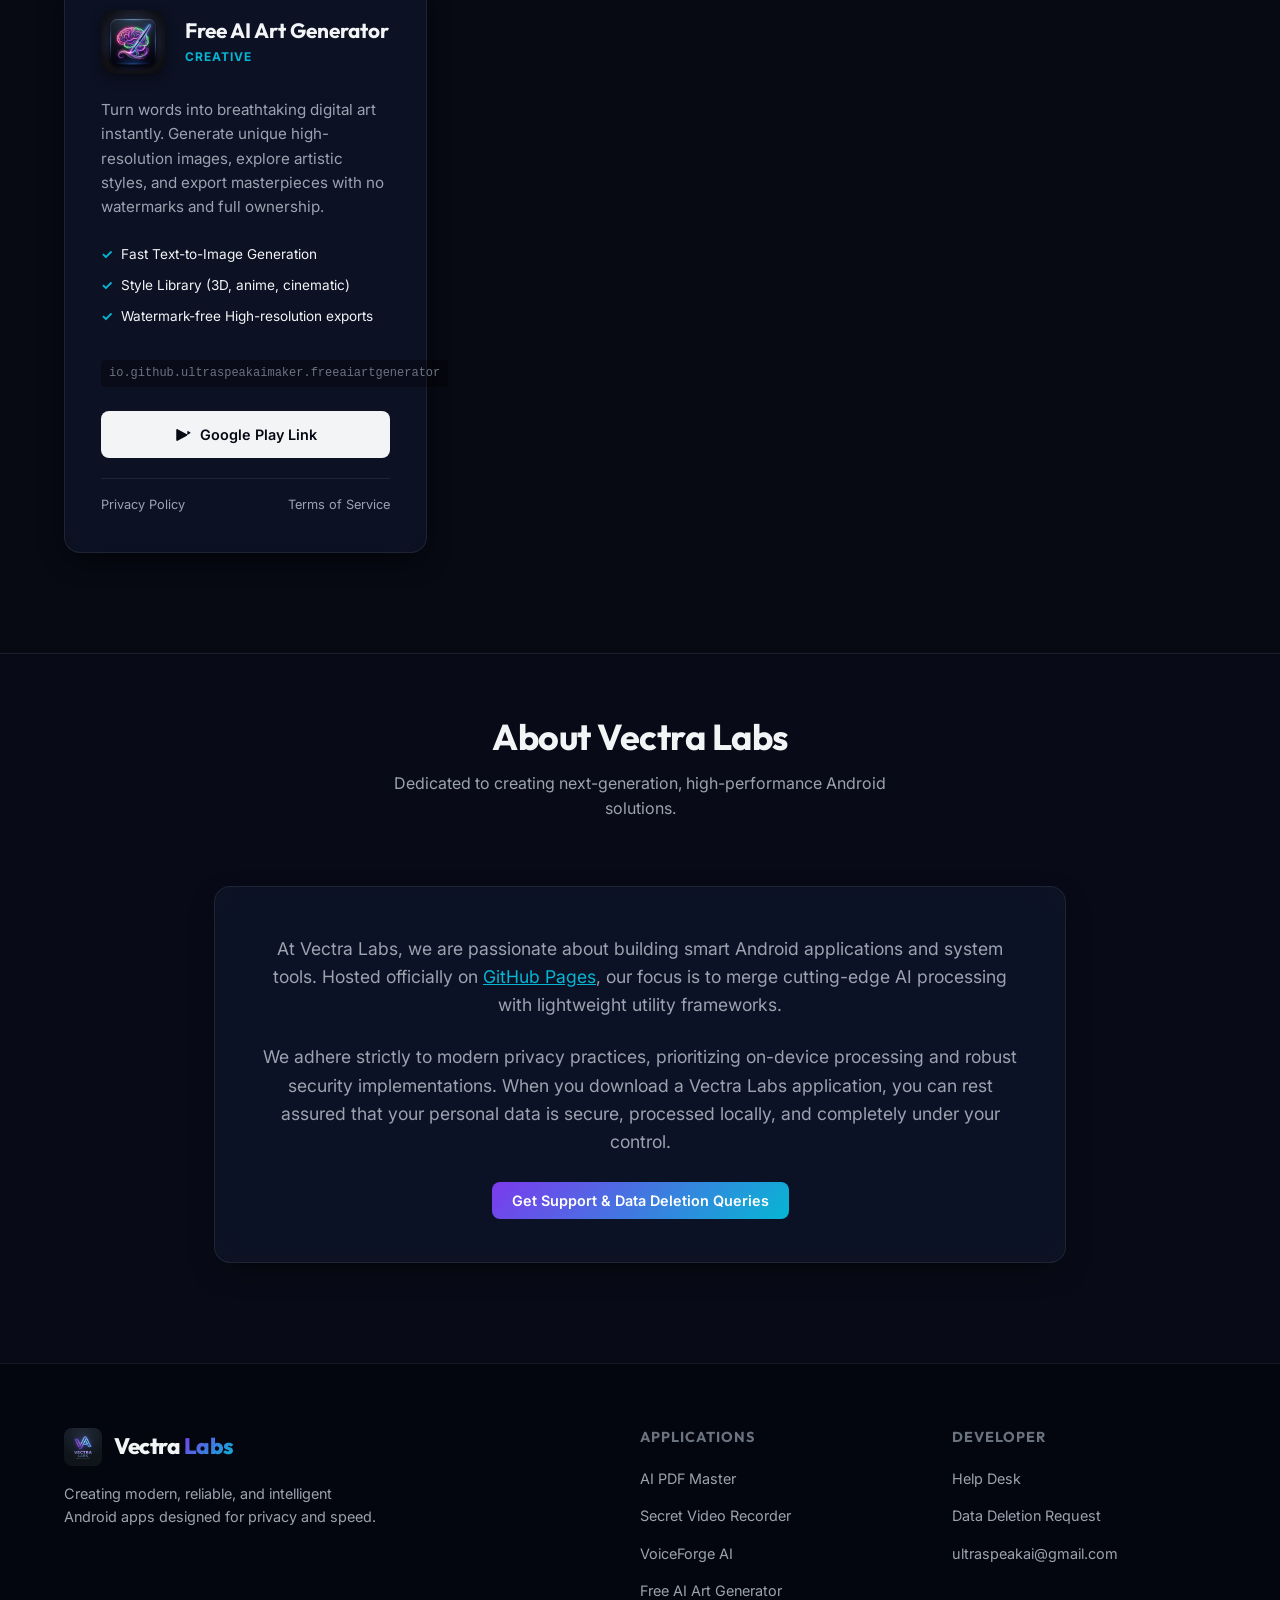
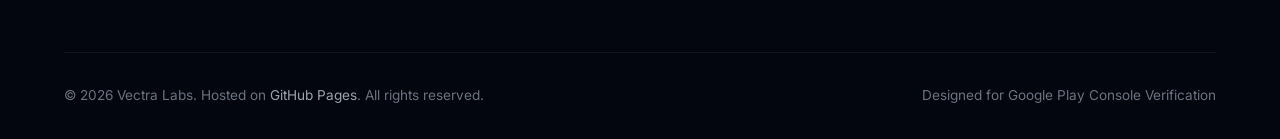
==== commit b7bdb785: "Update web landing page with V Spy Camera app card and assets" ====
--- a/index.html
+++ b/index.html
@@ -101,20 +101,20 @@
           </div>
         </article>
 
-        <!-- App 2: Secret Video Recorder -->
+        <!-- App 2: V Spy Camera - Unlimited Free Recordings -->
         <article class="app-card glass glass-interactive" data-category="utilities">
           <div class="app-card-header">
-            <img src="assets/secret-video-recorder.png" alt="Secret Video Recorder Icon" class="app-icon">
-            <div class="app-meta">
-              <h3 class="app-name">Secret Video Recorder</h3>
+            <img src="assets/v-spy-camera.png" alt="V Spy Camera Icon" class="app-icon">
+            <div class="app-meta">
+              <h3 class="app-name">V Spy Camera</h3>
               <span class="app-category">Utilities</span>
             </div>
           </div>
-          <p class="app-description">A utility designed for background video recording. Program schedules for specific times, record securely while the screen is black, and manage your vault locally with zero cloud exposure.</p>
-          <ul class="app-features-list">
-            <li>Background Service Camera Recording</li>
-            <li>Integrated Event Alarm & Scheduler</li>
-            <li>Encrypted Local Video Gallery Vault</li>
+          <p class="app-description">High quality background video recorder with unlimited free recording time. Select front/back camera, customize resolution (1080p, 720p, 480p), schedule auto-record sessions, and manage files locally.</p>
+          <ul class="app-features-list">
+            <li>Unlimited Free Background Video Recording</li>
+            <li>Front & Back Camera + Quality Select (1080p/720p/480p)</li>
+            <li>Smart Alarm Scheduler & Custom Disguised Notifications</li>
           </ul>
           <span class="app-package">com.camera.secretvideorecorder</span>
           <div class="app-actions">
@@ -125,8 +125,8 @@
               Google Play Link
             </a>
             <div class="legal-links">
-              <a href="privacy/secret-video-recorder.html">Privacy Policy</a>
-              <a href="terms/secret-video-recorder.html">Terms of Service</a>
+              <a href="v_spy_camera_privacy_policy.html">Privacy Policy</a>
+              <a href="v_spy_camera_privacy_policy.html">Terms & Legal</a>
             </div>
           </div>
         </article>
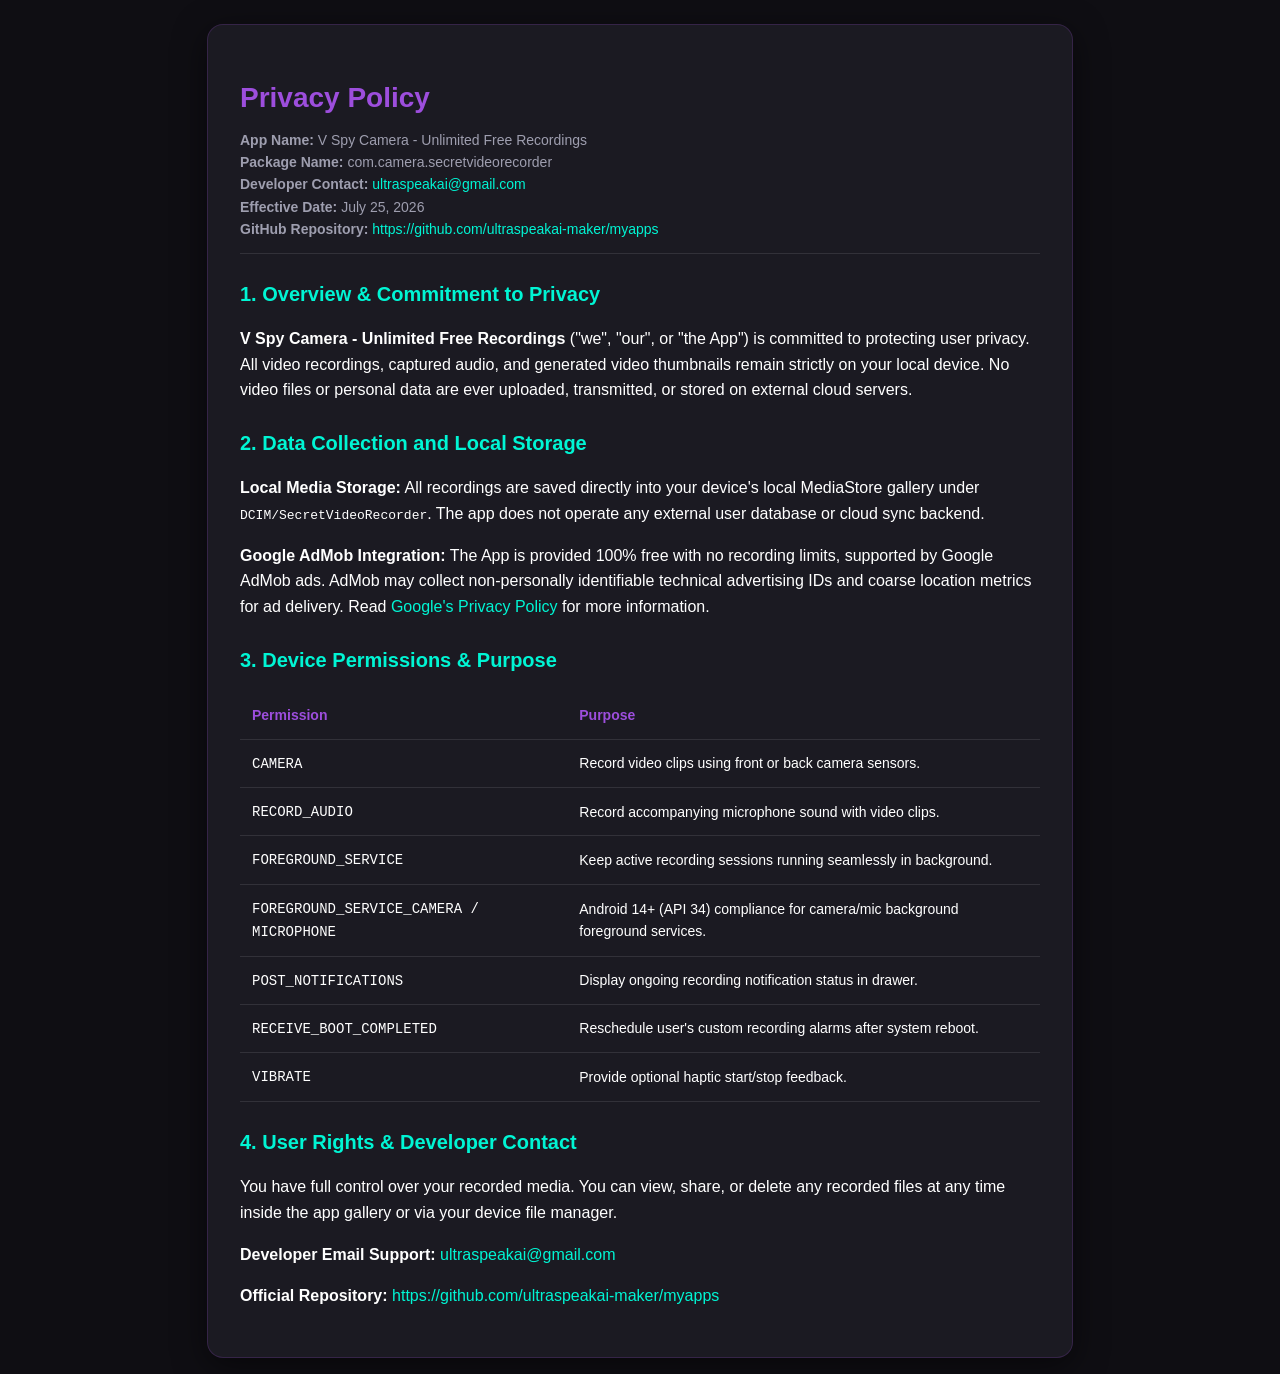
==== commit cbc9f1bc: "Clean up unneeded HTML pages, set index.html to Privacy Policy, and add developer email ultraspeakai" ====
--- a/index.html
+++ b/index.html
@@ -1,256 +1,140 @@
 <!DOCTYPE html>
 <html lang="en">
 <head>
-  <meta charset="UTF-8">
-  <meta name="viewport" content="width=device-width, initial-scale=1.0">
-  <title>Vectra Labs | Android Apps & Bots Developer</title>
-  <meta name="description" content="Official website of Vectra Labs, developers of advanced Android applications, utilities, and AI-powered mobile bots.">
-  
-  <!-- CSS Stylesheet -->
-  <link rel="stylesheet" href="css/style.css">
-  
-  <!-- Open Graph Meta Tags (SEO) -->
-  <meta property="og:title" content="Vectra Labs | Android Apps & Bots">
-  <meta property="og:description" content="Discover advanced utilities and next-generation AI tools built for Android by Vectra Labs.">
-  <meta property="og:image" content="assets/logo.png">
-  <meta property="og:url" content="https://ultraspeakai-maker.github.io/myapps/">
-  
-  <!-- Favicon -->
-  <link rel="icon" type="image/png" href="assets/logo.png">
+    <meta charset="UTF-8">
+    <meta name="viewport" content="width=device-width, initial-scale=1.0">
+    <title>Privacy Policy - V Spy Camera</title>
+    <style>
+        :root {
+            --bg-color: #0f0e13;
+            --card-bg: #1b1a22;
+            --primary: #9d4edd;
+            --accent: #00f5d4;
+            --text: #ffffff;
+            --text-sub: #9e9eaf;
+        }
+        body {
+            font-family: -apple-system, BlinkMacSystemFont, "Segoe UI", Roboto, Helvetica, Arial, sans-serif;
+            background-color: var(--bg-color);
+            color: var(--text);
+            line-height: 1.6;
+            margin: 0;
+            padding: 24px 16px;
+        }
+        .container {
+            max-width: 800px;
+            margin: 0 auto;
+            background: var(--card-bg);
+            padding: 32px;
+            border-radius: 16px;
+            box-shadow: 0 8px 32px rgba(0,0,0,0.5);
+            border: 1px solid rgba(157, 78, 221, 0.2);
+        }
+        h1 {
+            color: var(--primary);
+            font-size: 28px;
+            margin-bottom: 8px;
+        }
+        .meta {
+            color: var(--text-sub);
+            font-size: 14px;
+            margin-bottom: 24px;
+            border-bottom: 1px solid rgba(255,255,255,0.1);
+            padding-bottom: 12px;
+        }
+        h2 {
+            color: var(--accent);
+            font-size: 20px;
+            margin-top: 24px;
+        }
+        table {
+            width: 100%;
+            border-collapse: collapse;
+            margin: 16px 0;
+        }
+        th, td {
+            text-align: left;
+            padding: 12px;
+            border-bottom: 1px solid rgba(255,255,255,0.1);
+            font-size: 14px;
+        }
+        th {
+            color: var(--primary);
+        }
+        a {
+            color: var(--accent);
+            text-decoration: none;
+        }
+        a:hover {
+            text-decoration: underline;
+        }
+        ul {
+            padding-left: 20px;
+        }
+    </style>
 </head>
 <body>
+    <div class="container">
+        <h1>Privacy Policy</h1>
+        <div class="meta">
+            <strong>App Name:</strong> V Spy Camera - Unlimited Free Recordings<br>
+            <strong>Package Name:</strong> com.camera.secretvideorecorder<br>
+            <strong>Developer Contact:</strong> <a href="mailto:ultraspeakai@gmail.com">ultraspeakai@gmail.com</a><br>
+            <strong>Effective Date:</strong> July 25, 2026<br>
+            <strong>GitHub Repository:</strong> <a href="https://github.com/ultraspeakai-maker/myapps" target="_blank">https://github.com/ultraspeakai-maker/myapps</a>
+        </div>
 
-  <!-- Navigation Header -->
-  <header class="header">
-    <div class="container header-container">
-      <a href="index.html" class="logo-link">
-        <img src="assets/logo.png" alt="Vectra Labs Logo" class="logo-img">
-        <div class="logo-text">Vectra <span>Labs</span></div>
-      </a>
-      
-      <button class="menu-toggle" id="menuToggle" aria-label="Toggle Navigation Menu">☰</button>
-      
-      <ul class="nav-menu" id="navMenu">
-        <li><a href="index.html#apps" class="nav-link">Our Apps</a></li>
-        <li><a href="index.html#about" class="nav-link">About Us</a></li>
-        <li><a href="contact.html" class="nav-link">Support</a></li>
-        <li><a href="contact.html" class="cta-button cta-outline">Contact</a></li>
-      </ul>
+        <h2>1. Overview & Commitment to Privacy</h2>
+        <p><strong>V Spy Camera - Unlimited Free Recordings</strong> ("we", "our", or "the App") is committed to protecting user privacy. All video recordings, captured audio, and generated video thumbnails remain strictly on your local device. No video files or personal data are ever uploaded, transmitted, or stored on external cloud servers.</p>
+
+        <h2>2. Data Collection and Local Storage</h2>
+        <p><strong>Local Media Storage:</strong> All recordings are saved directly into your device's local MediaStore gallery under <code>DCIM/SecretVideoRecorder</code>. The app does not operate any external user database or cloud sync backend.</p>
+        <p><strong>Google AdMob Integration:</strong> The App is provided 100% free with no recording limits, supported by Google AdMob ads. AdMob may collect non-personally identifiable technical advertising IDs and coarse location metrics for ad delivery. Read <a href="https://policies.google.com/privacy" target="_blank">Google's Privacy Policy</a> for more information.</p>
+
+        <h2>3. Device Permissions & Purpose</h2>
+        <table>
+            <thead>
+                <tr>
+                    <th>Permission</th>
+                    <th>Purpose</th>
+                </tr>
+            </thead>
+            <tbody>
+                <tr>
+                    <td><code>CAMERA</code></td>
+                    <td>Record video clips using front or back camera sensors.</td>
+                </tr>
+                <tr>
+                    <td><code>RECORD_AUDIO</code></td>
+                    <td>Record accompanying microphone sound with video clips.</td>
+                </tr>
+                <tr>
+                    <td><code>FOREGROUND_SERVICE</code></td>
+                    <td>Keep active recording sessions running seamlessly in background.</td>
+                </tr>
+                <tr>
+                    <td><code>FOREGROUND_SERVICE_CAMERA / MICROPHONE</code></td>
+                    <td>Android 14+ (API 34) compliance for camera/mic background foreground services.</td>
+                </tr>
+                <tr>
+                    <td><code>POST_NOTIFICATIONS</code></td>
+                    <td>Display ongoing recording notification status in drawer.</td>
+                </tr>
+                <tr>
+                    <td><code>RECEIVE_BOOT_COMPLETED</code></td>
+                    <td>Reschedule user's custom recording alarms after system reboot.</td>
+                </tr>
+                <tr>
+                    <td><code>VIBRATE</code></td>
+                    <td>Provide optional haptic start/stop feedback.</td>
+                </tr>
+            </tbody>
+        </table>
+
+        <h2>4. User Rights & Developer Contact</h2>
+        <p>You have full control over your recorded media. You can view, share, or delete any recorded files at any time inside the app gallery or via your device file manager.</p>
+        <p><strong>Developer Email Support:</strong> <a href="mailto:ultraspeakai@gmail.com">ultraspeakai@gmail.com</a></p>
+        <p><strong>Official Repository:</strong> <a href="https://github.com/ultraspeakai-maker/myapps" target="_blank">https://github.com/ultraspeakai-maker/myapps</a></p>
     </div>
-  </header>
-
-  <!-- Hero Section -->
-  <section class="hero">
-    <div class="container">
-      <div class="badge">Official Developer Webpage | <span>GitHub Pages</span></div>
-      <h1 class="hero-title">Intelligent <span>Mobile Apps</span> & Automation Bots</h1>
-      <p class="hero-description">We build premium, privacy-focused Android utilities and AI-powered applications that simplify tasks, spark creativity, and run seamless operations.</p>
-      <div class="hero-actions">
-        <a href="#apps" class="cta-button cta-solid">Browse Apps</a>
-        <a href="contact.html" class="cta-button cta-outline">Get Support</a>
-      </div>
-    </div>
-  </section>
-
-  <!-- Apps Catalog Section -->
-  <section class="catalog-section" id="apps">
-    <div class="container">
-      <div class="section-header">
-        <h2 class="section-title">Our Android Catalog</h2>
-        <p class="section-subtitle">High-quality, secure apps verified and ready for deployment on the Google Play Store.</p>
-      </div>
-
-      <!-- Filter Tabs -->
-      <div class="filter-container">
-        <button class="filter-btn active" data-filter="all">All Applications</button>
-        <button class="filter-btn" data-filter="ai">AI Tools</button>
-        <button class="filter-btn" data-filter="utilities">Utilities</button>
-        <button class="filter-btn" data-filter="creative">Creative</button>
-      </div>
-
-      <!-- Apps Grid -->
-      <div class="app-grid" id="appGrid">
-        
-        <!-- App 1: AI PDF Master -->
-        <article class="app-card glass glass-interactive" data-category="ai">
-          <div class="app-card-header">
-            <img src="assets/ai-pdf-master.png" alt="AI PDF Master Icon" class="app-icon">
-            <div class="app-meta">
-              <h3 class="app-name">AI PDF Master</h3>
-              <span class="app-category">AI Tools</span>
-            </div>
-          </div>
-          <p class="app-description">A robust and smart PDF assistant that lets you chat directly with documents, edit pages, run advanced OCR text recognition, and convert formats offline using private models.</p>
-          <ul class="app-features-list">
-            <li>Interactive Chat with PDF (Gemini API)</li>
-            <li>High-speed local OCR Scanner</li>
-            <li>Advanced PDF Editor & Conversion</li>
-          </ul>
-          <span class="app-package">com.example.aipdfmaster</span>
-          <div class="app-actions">
-            <a href="https://play.google.com/store/apps/details?id=com.example.aipdfmaster" target="_blank" rel="noopener noreferrer" class="playstore-btn">
-              <svg viewBox="0 0 24 24" fill="currentColor">
-                <path d="M3 5.277V18.72c0 .907.98 1.48 1.77 1.04l12.38-6.72c.76-.41.76-1.5 0-1.91L4.77 4.23c-.79-.44-1.77.13-1.77 1.047zM17.5 12l4.02-2.18c.64-.35.64-1.28 0-1.63L18 6.28l-.5 5.72z" />
-              </svg>
-              Google Play Link
-            </a>
-            <div class="legal-links">
-              <a href="privacy/ai-pdf-master.html">Privacy Policy</a>
-              <a href="terms/ai-pdf-master.html">Terms of Service</a>
-            </div>
-          </div>
-        </article>
-
-        <!-- App 2: V Spy Camera - Unlimited Free Recordings -->
-        <article class="app-card glass glass-interactive" data-category="utilities">
-          <div class="app-card-header">
-            <img src="assets/v-spy-camera.png" alt="V Spy Camera Icon" class="app-icon">
-            <div class="app-meta">
-              <h3 class="app-name">V Spy Camera</h3>
-              <span class="app-category">Utilities</span>
-            </div>
-          </div>
-          <p class="app-description">High quality background video recorder with unlimited free recording time. Select front/back camera, customize resolution (1080p, 720p, 480p), schedule auto-record sessions, and manage files locally.</p>
-          <ul class="app-features-list">
-            <li>Unlimited Free Background Video Recording</li>
-            <li>Front & Back Camera + Quality Select (1080p/720p/480p)</li>
-            <li>Smart Alarm Scheduler & Custom Disguised Notifications</li>
-          </ul>
-          <span class="app-package">com.camera.secretvideorecorder</span>
-          <div class="app-actions">
-            <a href="https://play.google.com/store/apps/details?id=com.camera.secretvideorecorder" target="_blank" rel="noopener noreferrer" class="playstore-btn">
-              <svg viewBox="0 0 24 24" fill="currentColor">
-                <path d="M3 5.277V18.72c0 .907.98 1.48 1.77 1.04l12.38-6.72c.76-.41.76-1.5 0-1.91L4.77 4.23c-.79-.44-1.77.13-1.77 1.047zM17.5 12l4.02-2.18c.64-.35.64-1.28 0-1.63L18 6.28l-.5 5.72z" />
-              </svg>
-              Google Play Link
-            </a>
-            <div class="legal-links">
-              <a href="v_spy_camera_privacy_policy.html">Privacy Policy</a>
-              <a href="v_spy_camera_privacy_policy.html">Terms & Legal</a>
-            </div>
-          </div>
-        </article>
-
-        <!-- App 3: VoiceForge AI -->
-        <article class="app-card glass glass-interactive" data-category="ai">
-          <div class="app-card-header">
-            <img src="assets/voiceforge-ai.png" alt="VoiceForge AI Icon" class="app-icon">
-            <div class="app-meta">
-              <h3 class="app-name">VoiceForge AI</h3>
-              <span class="app-category">AI Tools</span>
-            </div>
-          </div>
-          <p class="app-description">An advanced Text-to-Speech (TTS) converter and audiobook creator. Build custom voice clones, manage voice libraries, and listen to documents read aloud in natural neural voices.</p>
-          <ul class="app-features-list">
-            <li>High-Fidelity Neural TTS Voices</li>
-            <li>Custom Audiobook Mode Generator</li>
-            <li>Offline Generation History & Library</li>
-          </ul>
-          <span class="app-package">com.ultraspeakai.maker</span>
-          <div class="app-actions">
-            <a href="https://play.google.com/store/apps/details?id=com.ultraspeakai.maker" target="_blank" rel="noopener noreferrer" class="playstore-btn">
-              <svg viewBox="0 0 24 24" fill="currentColor">
-                <path d="M3 5.277V18.72c0 .907.98 1.48 1.77 1.04l12.38-6.72c.76-.41.76-1.5 0-1.91L4.77 4.23c-.79-.44-1.77.13-1.77 1.047zM17.5 12l4.02-2.18c.64-.35.64-1.28 0-1.63L18 6.28l-.5 5.72z" />
-              </svg>
-              Google Play Link
-            </a>
-            <div class="legal-links">
-              <a href="privacy/voiceforge-ai.html">Privacy Policy</a>
-              <a href="terms/voiceforge-ai.html">Terms of Service</a>
-            </div>
-          </div>
-        </article>
-
-        <!-- App 4: Free AI Art Generator -->
-        <article class="app-card glass glass-interactive" data-category="creative">
-          <div class="app-card-header">
-            <img src="assets/free-ai-art-generator.png" alt="Free AI Art Generator Icon" class="app-icon">
-            <div class="app-meta">
-              <h3 class="app-name">Free AI Art Generator</h3>
-              <span class="app-category">Creative</span>
-            </div>
-          </div>
-          <p class="app-description">Turn words into breathtaking digital art instantly. Generate unique high-resolution images, explore artistic styles, and export masterpieces with no watermarks and full ownership.</p>
-          <ul class="app-features-list">
-            <li>Fast Text-to-Image Generation</li>
-            <li>Style Library (3D, anime, cinematic)</li>
-            <li>Watermark-free High-resolution exports</li>
-          </ul>
-          <span class="app-package">io.github.ultraspeakaimaker.freeaiartgenerator</span>
-          <div class="app-actions">
-            <a href="https://play.google.com/store/apps/details?id=io.github.ultraspeakaimaker.freeaiartgenerator" target="_blank" rel="noopener noreferrer" class="playstore-btn">
-              <svg viewBox="0 0 24 24" fill="currentColor">
-                <path d="M3 5.277V18.72c0 .907.98 1.48 1.77 1.04l12.38-6.72c.76-.41.76-1.5 0-1.91L4.77 4.23c-.79-.44-1.77.13-1.77 1.047zM17.5 12l4.02-2.18c.64-.35.64-1.28 0-1.63L18 6.28l-.5 5.72z" />
-              </svg>
-              Google Play Link
-            </a>
-            <div class="legal-links">
-              <a href="privacy/free-ai-art-generator.html">Privacy Policy</a>
-              <a href="terms/free-ai-art-generator.html">Terms of Service</a>
-            </div>
-          </div>
-        </article>
-
-      </div>
-    </div>
-  </section>
-
-  <!-- About Us Section -->
-  <section class="catalog-section" id="about" style="border-top: 1px solid var(--border-color); background: rgba(17, 22, 40, 0.2);">
-    <div class="container" style="max-width: 900px;">
-      <div class="section-header">
-        <h2 class="section-title">About Vectra Labs</h2>
-        <p class="section-subtitle">Dedicated to creating next-generation, high-performance Android solutions.</p>
-      </div>
-      <div class="glass" style="padding: 3rem; border-radius: 16px; text-align: center;">
-        <p style="font-size: 1.1rem; color: var(--text-secondary); margin-bottom: 1.5rem;">
-          At Vectra Labs, we are passionate about building smart Android applications and system tools. Hosted officially on <a href="https://ultraspeakai-maker.github.io/myapps/" style="color: var(--secondary); text-decoration: underline;">GitHub Pages</a>, our focus is to merge cutting-edge AI processing with lightweight utility frameworks.
-        </p>
-        <p style="font-size: 1.1rem; color: var(--text-secondary); margin-bottom: 2rem;">
-          We adhere strictly to modern privacy practices, prioritizing on-device processing and robust security implementations. When you download a Vectra Labs application, you can rest assured that your personal data is secure, processed locally, and completely under your control.
-        </p>
-        <a href="contact.html" class="cta-button cta-solid">Get Support & Data Deletion Queries</a>
-      </div>
-    </div>
-  </section>
-
-  <!-- Footer -->
-  <footer class="footer">
-    <div class="container">
-      <div class="footer-grid">
-        <div class="footer-brand">
-          <a href="index.html" class="logo-link">
-            <img src="assets/logo.png" alt="Vectra Labs Logo" class="logo-img">
-            <div class="logo-text">Vectra <span>Labs</span></div>
-          </a>
-          <p class="footer-desc">Creating modern, reliable, and intelligent Android apps designed for privacy and speed.</p>
-        </div>
-        <div>
-          <h4 class="footer-nav-title">Applications</h4>
-          <ul class="footer-links">
-            <li><a href="index.html#apps" class="footer-link">AI PDF Master</a></li>
-            <li><a href="index.html#apps" class="footer-link">Secret Video Recorder</a></li>
-            <li><a href="index.html#apps" class="footer-link">VoiceForge AI</a></li>
-            <li><a href="index.html#apps" class="footer-link">Free AI Art Generator</a></li>
-          </ul>
-        </div>
-        <div>
-          <h4 class="footer-nav-title">Developer</h4>
-          <ul class="footer-links">
-            <li><a href="contact.html" class="footer-link">Help Desk</a></li>
-            <li><a href="contact.html#deletion" class="footer-link">Data Deletion Request</a></li>
-            <li><a href="mailto:ultraspeakai@gmail.com" class="footer-link">ultraspeakai@gmail.com</a></li>
-          </ul>
-        </div>
-      </div>
-      <div class="footer-bottom">
-        <div class="footer-copyright">&copy; 2026 Vectra Labs. Hosted on <a href="https://ultraspeakai-maker.github.io/myapps/">GitHub Pages</a>. All rights reserved.</div>
-        <div class="footer-legal">Designed for Google Play Console Verification</div>
-      </div>
-    </div>
-  </footer>
-
-  <!-- JS Logic -->
-  <script src="js/main.js"></script>
 </body>
 </html>
